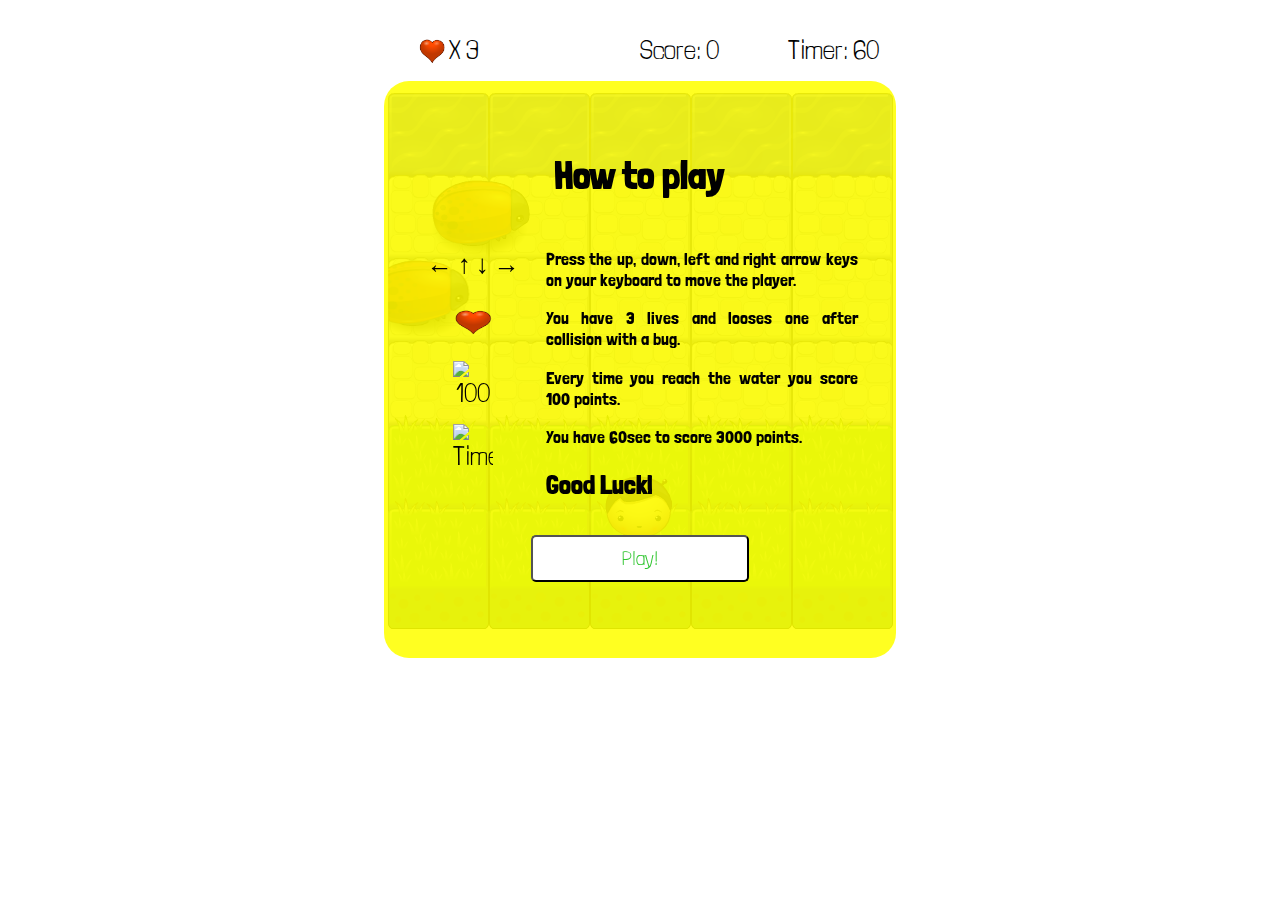
==== arcade-game-nanodegree/index.html @ bfbd7a3f "Add Arcade Game Nanodegree" ====
<!DOCTYPE html>
<html>
<head>
  <meta charset="UTF-8">
  <title>Effective JavaScript: Frogger</title>
  <link href="https://fonts.googleapis.com/css?family=Londrina+Solid:100,400" rel="stylesheet">
  <link rel="stylesheet" href="css/style.css">
</head>
<body>
  <main class="container">

    <section class="info-panel flex">
      <div id="lives-panel" class="flex">
        <img src="images/Heart.png" alt="Heart Live"> X
        <span id="lives-counter"> 3 </span>
      </div>

      <div class="performance flex">
        <p>Score: <span id="score-counter"> </span> </p>
        <p id="timer">Timer: <span id="time-counter">60</span> </p>
      </div>
    </section>

    <div class="rules-modal">
      <h2> How to play </h2>
      <div class="flex">
        <div class="rules-right flex-col">
          <div class="arrows">
            <span> &larr; </span>
            <span> &uarr; </span>
            <span> &darr; </span>
            <span> &rarr; </span>
          </div>
          <img src="images/Heart.png" alt="Heart">
          <img src="images/score.png" alt="100 points">
          <img src="images/timer.png" alt="Timer">
        </div>
        <div class="rules-info">
          <p>Press the up, down, left and right arrow keys on your keyboard to move the player.</p>
          <p>You have 3 lives and looses one after collision with a bug.</p>
          <p>Every time you reach the water you score 100 points.</p>
          <p>You have 60sec to score 3000 points.</p>
          <h2>Good Luck!</h2>
        </div>
      </div>
      <button type="button" name="button" id="play-btn">Play!</button>
    </div>

    <div class="game-over-modal">
      <h2> Game Over! </h2>
      <p>Final Score: <span id="final-score"> </span> </p>
      <button type="button" name="button" id="close-modal">Try Again!</button>
    </div>

    <div class="congrats-modal">
      <h2> Wow! You are a ninja! </h2>
      <img src="images/ninja.png" alt="Ninja Head">
      <button type="button" name="button" id="congrats-btn">Play Again!</button>
    </div>
  </main>

  <script src="js/resources.js"></script>
  <script src="js/app.js"></script>
  <script src="js/engine.js"></script>
</body>
</html>
---- arcade-game-nanodegree/css/style.css ----
body {
  background-image: url("../images/bg.png");
  font-family: 'Londrina Solid', cursive;
  font-size: 26px;
  font-weight: 100;
  text-align: center;
}

main.container {
  max-width: 960px;
  height: auto;
  margin: 0 auto;
}

.flex,
.flex-col {
  display: flex;
  align-items: center;
  justify-content: space-between;
}

.flex-col {
  flex-direction: column;
}

.info-panel {
  width: 500px;
  margin: 0 auto -5% auto;
}

.performance {
  width: 50%;
}

.info-panel img {
  padding: 0 5%;
  width: 40px;
  height: 45px;
}

#lives-panel {
  padding-left: 5%;
}

#lives-counter {
  padding-left: 9%;
}

#score-panel {
  padding-right: 5%;
}

#timer {
  width: 45%;
}

.congrats-modal,
.rules-modal,
.game-over-modal {
  background: rgba(255, 255, 0, 0.87);
  border-radius: 25px;
  padding: 3%;
  position: absolute;
}

.rules-modal {
  min-height: 500px;
  width: 34%;
  top: 9%;
  left: 30%;
}

.congrats-modal,
.game-over-modal {
  height: auto;
  width: 25%;
  top: 25%;
  left: 35%;
}

.congrats-modal,
.game-over-modal,
.hide-modal {
  visibility: hidden;
  opacity: 0;
  transition: opacity 500ms;
}

.show-modal {
  visibility: visible;
  opacity: 1;
  transition: opacity 500ms;
}

.rules-modal .flex {
  align-items: flex-start;
  padding-bottom: 3%;
}

.rules-modal img {
  width: 40px;
  height: 45px;
  padding-top: 18%;
}

.congrats-modal button,
.rules-modal button,
.game-over-modal button {
  font-family: inherit;
  font-size: 1.2rem;
  font-weight: 100;
  color: #2fc52f;
  background: #fff;
  border-radius:5px;
  text-align: center;
  cursor: pointer;
  padding: .5em;
  width: 50%;
}

.rules-right {
  width: 42%;
  padding-top: 4%;
}

.rules-info {
  font-size: 1.1rem;
  font-weight: 400;
  text-align: justify;
  margin-left: 5%;
}

.congrats-modal img {
  display: block;
  height: 100px;
  width: 100px;
  margin: 13px auto;
}
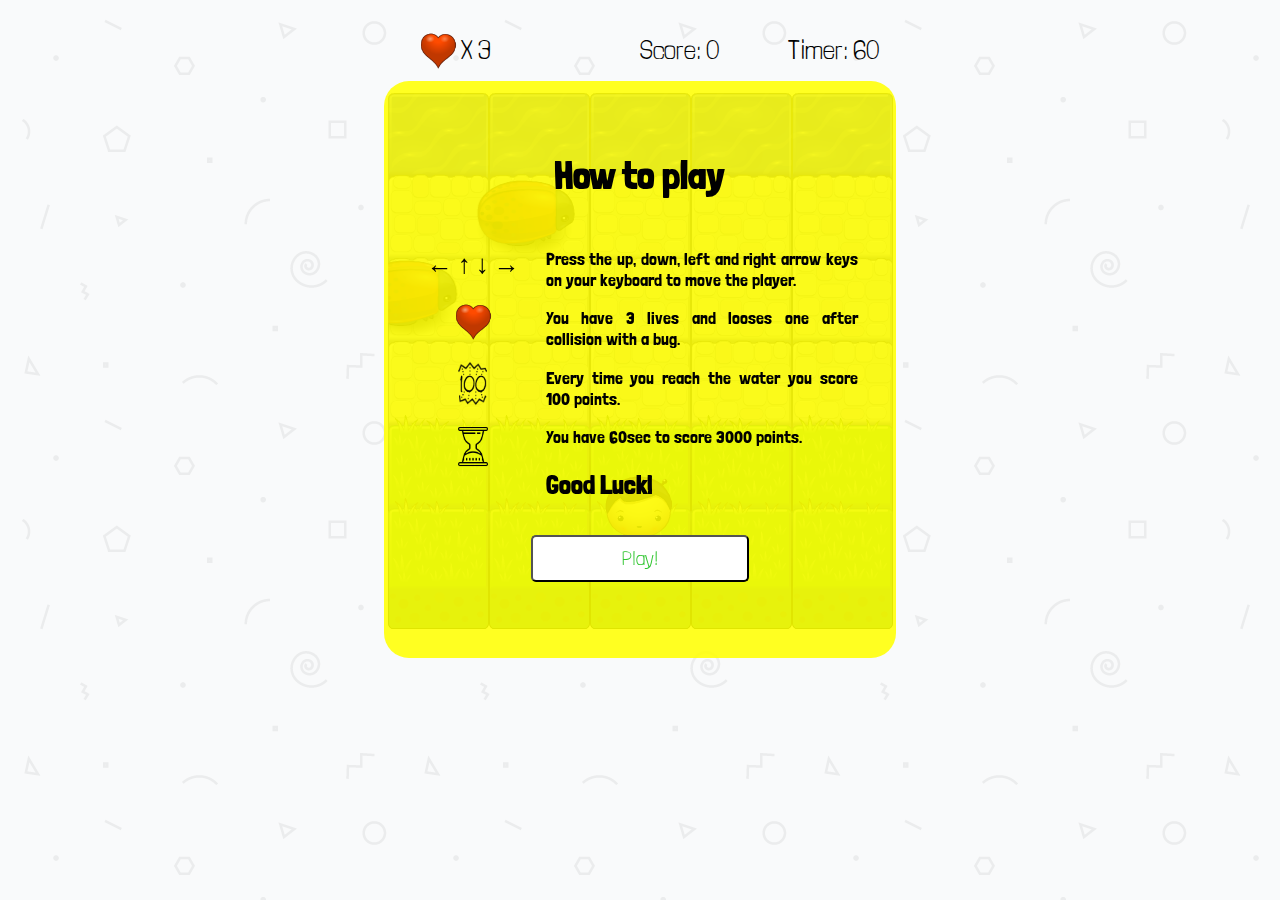
==== commit b834579a: "Add README and more comments" ====
--- a/arcade-game-nanodegree/index.html
+++ b/arcade-game-nanodegree/index.html
@@ -8,7 +8,7 @@
 </head>
 <body>
   <main class="container">
-
+    <!-- Panel with all information about Player's performance -->
     <section class="info-panel flex">
       <div id="lives-panel" class="flex">
         <img src="images/Heart.png" alt="Heart Live"> X
@@ -20,7 +20,7 @@
         <p id="timer">Timer: <span id="time-counter">60</span> </p>
       </div>
     </section>
-
+    <!-- Instructions and rules about the game -->
     <div class="rules-modal">
       <h2> How to play </h2>
       <div class="flex">
@@ -45,20 +45,19 @@
       </div>
       <button type="button" name="button" id="play-btn">Play!</button>
     </div>
-
+    <!-- If the time is over or if Player loses all lives -->
     <div class="game-over-modal">
-      <h2> Game Over! </h2>
+      <h2> Am I not ninja enough? </h2>
       <p>Final Score: <span id="final-score"> </span> </p>
-      <button type="button" name="button" id="close-modal">Try Again!</button>
+      <button type="button" name="button" id="try-btn">Try Again!</button>
     </div>
-
+    <!-- If the Player scores 3000 points in 60s -->
     <div class="congrats-modal">
       <h2> Wow! You are a ninja! </h2>
       <img src="images/ninja.png" alt="Ninja Head">
       <button type="button" name="button" id="congrats-btn">Play Again!</button>
     </div>
   </main>
-
   <script src="js/resources.js"></script>
   <script src="js/app.js"></script>
   <script src="js/engine.js"></script>
